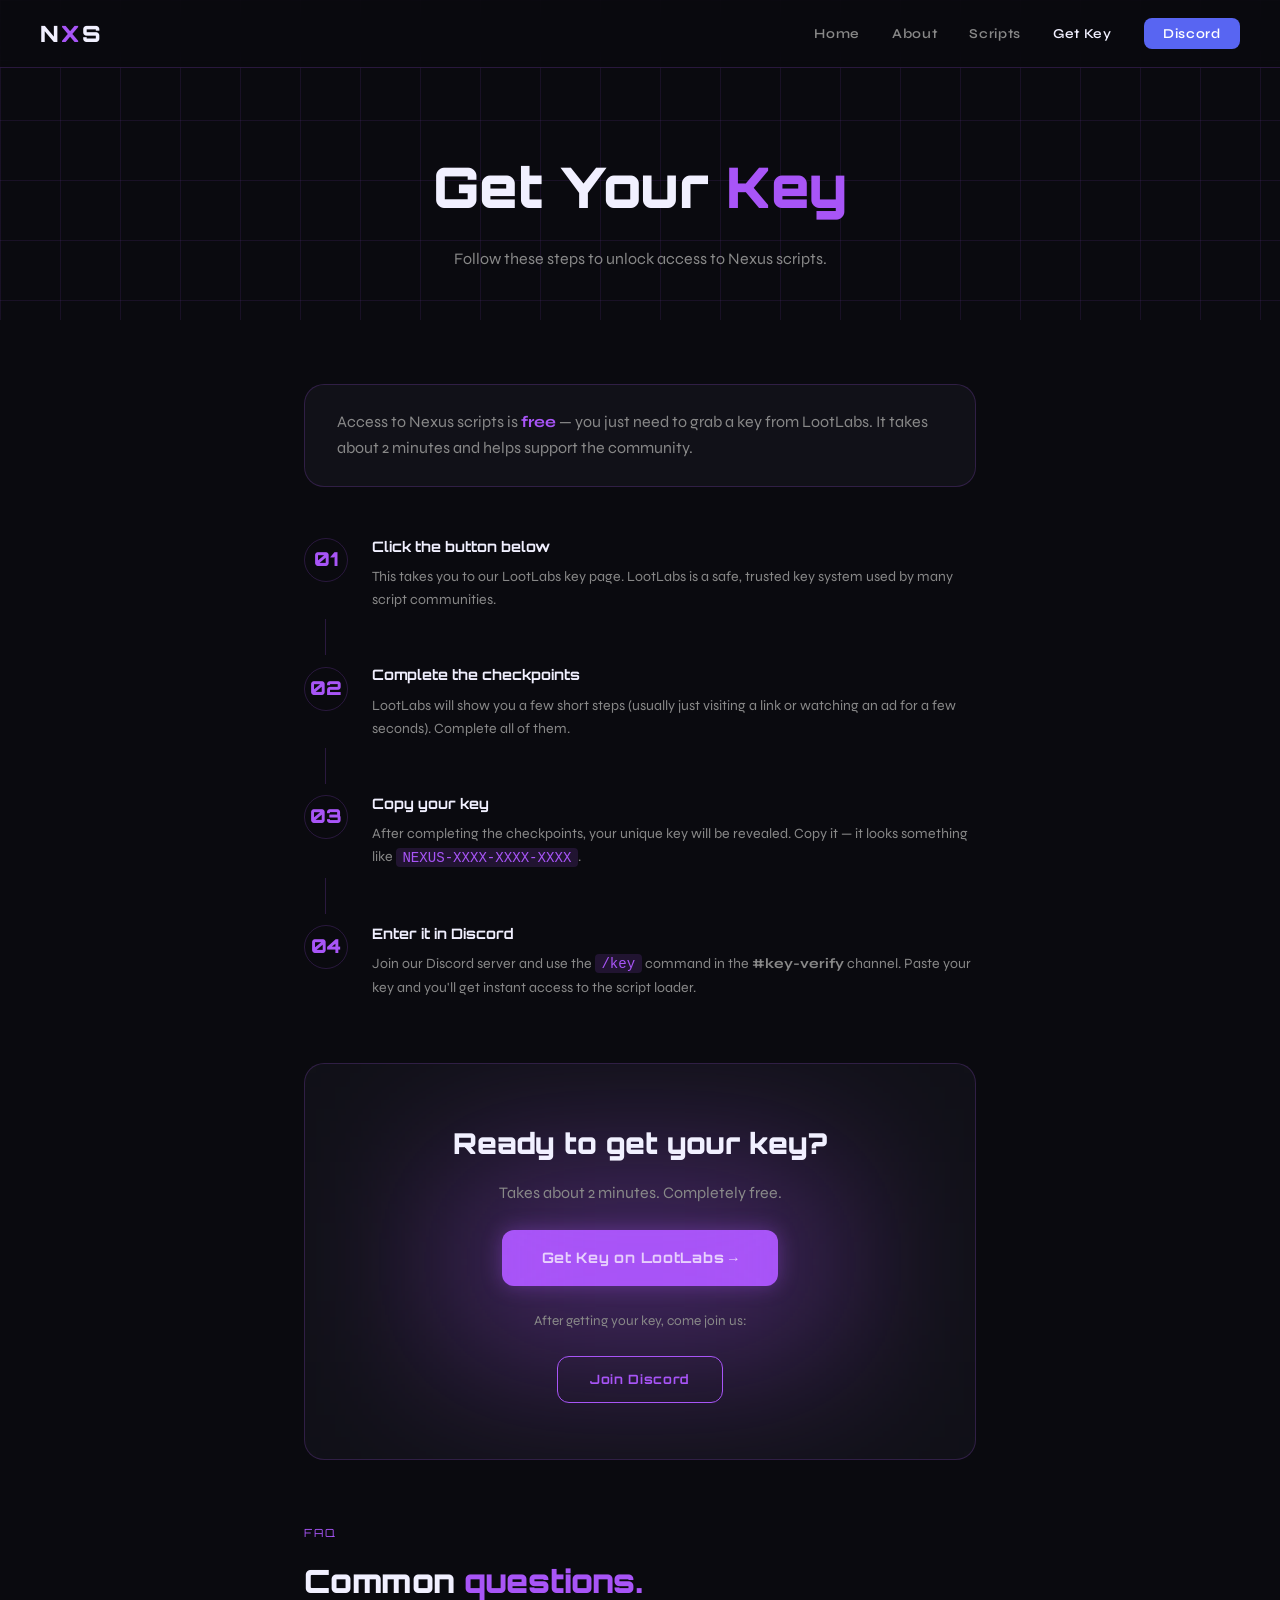
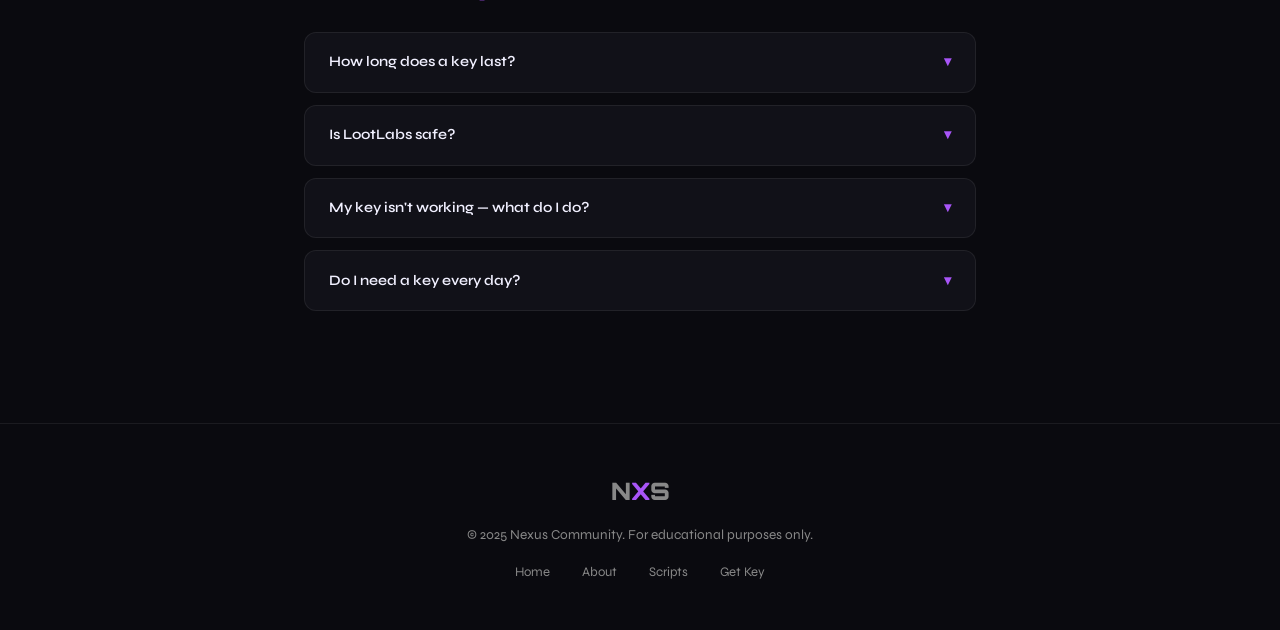
==== getkey.html @ 6e266eff "Add files via upload" ====
<!DOCTYPE html>
<html lang="en">
<head>
  <link rel="icon" type="image/png" href="logo.png">
  <meta charset="UTF-8" />
  <meta name="viewport" content="width=device-width, initial-scale=1.0"/>
  <title>Get Key — Nexus</title>
  <link rel="stylesheet" href="style.css" />
  <link href="https://fonts.googleapis.com/css2?family=Orbitron:wght@400;700;900&family=Syne:wght@400;600;800&display=swap" rel="stylesheet"/>
</head>
<body>

  <nav class="navbar">
    <div class="nav-logo">N<span class="accent">X</span>S</div>
    <ul class="nav-links">
      <li><a href="index.html">Home</a></li>
      <li><a href="about.html">About</a></li>
      <li><a href="scripts.html">Scripts</a></li>
      <li><a href="getkey.html" class="active">Get Key</a></li>
      <li><a href="https://discord.gg/YOURLINK" target="_blank" class="btn-discord">Discord</a></li>
    </ul>
    <div class="hamburger" onclick="toggleMenu()">☰</div>
  </nav>
  <div class="mobile-menu" id="mobileMenu">
    <a href="index.html">Home</a>
    <a href="about.html">About</a>
    <a href="scripts.html">Scripts</a>
    <a href="getkey.html">Get Key</a>
    <a href="https://discord.gg/YOURLINK" target="_blank">Discord</a>
  </div>

  <section class="page-hero">
    <div class="hero-bg-grid"></div>
    <h1>Get Your <span class="accent">Key</span></h1>
    <p>Follow these steps to unlock access to Nexus scripts.</p>
  </section>

  <section class="key-content">
    <div class="key-steps-wrap">

      <div class="key-intro">
        <p>Access to Nexus scripts is <strong>free</strong> — you just need to grab a key from LootLabs. It takes about 2 minutes and helps support the community.</p>
      </div>

      <div class="key-steps">
        <div class="key-step">
          <div class="ks-num">01</div>
          <div class="ks-body">
            <h3>Click the button below</h3>
            <p>This takes you to our LootLabs key page. LootLabs is a safe, trusted key system used by many script communities.</p>
          </div>
        </div>

        <div class="ks-connector"></div>

        <div class="key-step">
          <div class="ks-num">02</div>
          <div class="ks-body">
            <h3>Complete the checkpoints</h3>
            <p>LootLabs will show you a few short steps (usually just visiting a link or watching an ad for a few seconds). Complete all of them.</p>
          </div>
        </div>

        <div class="ks-connector"></div>

        <div class="key-step">
          <div class="ks-num">03</div>
          <div class="ks-body">
            <h3>Copy your key</h3>
            <p>After completing the checkpoints, your unique key will be revealed. Copy it — it looks something like <code>NEXUS-XXXX-XXXX-XXXX</code>.</p>
          </div>
        </div>

        <div class="ks-connector"></div>

        <div class="key-step">
          <div class="ks-num">04</div>
          <div class="ks-body">
            <h3>Enter it in Discord</h3>
            <p>Join our Discord server and use the <code>/key</code> command in the <strong>#key-verify</strong> channel. Paste your key and you'll get instant access to the script loader.</p>
          </div>
        </div>
      </div>

      <div class="key-cta-box">
        <div class="key-glow"></div>
        <h2>Ready to get your key?</h2>
        <p>Takes about 2 minutes. Completely free.</p>
        <a href="https://lootlabs.gg/YOURLINK" target="_blank" class="btn-primary big">Get Key on LootLabs →</a>
        <p class="key-note">After getting your key, come join us:</p>
        <a href="https://discord.gg/YOURLINK" target="_blank" class="btn-secondary">Join Discord</a>
      </div>

      <div class="faq">
        <div class="section-label">FAQ</div>
        <h2>Common <span class="accent">questions.</span></h2>
        <div class="faq-list">
          <div class="faq-item" onclick="toggleFaq(this)">
            <div class="faq-q">How long does a key last? <span class="faq-arrow">▾</span></div>
            <div class="faq-a">Keys are valid for 24 hours. You'll need to get a new one each day — this helps us keep things running smoothly.</div>
          </div>
          <div class="faq-item" onclick="toggleFaq(this)">
            <div class="faq-q">Is LootLabs safe? <span class="faq-arrow">▾</span></div>
            <div class="faq-a">Yes. LootLabs is a well-known and trusted key system used by many Roblox script communities. It never asks for personal information.</div>
          </div>
          <div class="faq-item" onclick="toggleFaq(this)">
            <div class="faq-q">My key isn't working — what do I do? <span class="faq-arrow">▾</span></div>
            <div class="faq-a">Make sure you copied the full key without extra spaces. If it still doesn't work, open a ticket in our Discord and a staff member will help you.</div>
          </div>
          <div class="faq-item" onclick="toggleFaq(this)">
            <div class="faq-q">Do I need a key every day? <span class="faq-arrow">▾</span></div>
            <div class="faq-a">Yes, keys expire daily. The LootLabs process takes under 2 minutes so it shouldn't be a big inconvenience.</div>
          </div>
        </div>
      </div>

    </div>
  </section>

  <footer>
    <div class="footer-logo">N<span class="accent">X</span>S</div>
    <p>© 2025 Nexus Community. For educational purposes only.</p>
    <div class="footer-links">
      <a href="index.html">Home</a>
      <a href="about.html">About</a>
      <a href="scripts.html">Scripts</a>
      <a href="getkey.html">Get Key</a>
    </div>
  </footer>

  <script src="main.js"></script>
</body>
</html>
---- style.css ----
/* ============================================
   NEXUS — style.css
   Easy to customize: edit the :root variables!
   ============================================ */

:root {
  /* === COLORS (change these to retheme the site) === */
  --accent: #a855f7;          /* Main purple accent */
  --accent-dark: #7c3aed;     /* Darker purple */
  --accent-glow: rgba(168, 85, 247, 0.35);
  --bg: #0a0a0f;              /* Page background */
  --bg-card: #111118;         /* Card background */
  --bg-nav: rgba(10, 10, 15, 0.85);
  --text: #f1f0ff;            /* Main text */
  --text-muted: #888;         /* Muted text */
  --border: rgba(168, 85, 247, 0.2);
  --border-card: rgba(255,255,255,0.07);

  /* === FONTS (change font-family here) === */
  --font-display: 'Orbitron', monospace;
  --font-body: 'Syne', sans-serif;

  /* === SIZES === */
  --nav-h: 68px;
  --radius: 12px;
  --radius-lg: 20px;
}

* { margin: 0; padding: 0; box-sizing: border-box; }

html { scroll-behavior: smooth; }

body {
  background: var(--bg);
  color: var(--text);
  font-family: var(--font-body);
  font-size: 16px;
  line-height: 1.65;
  overflow-x: hidden;
}

/* ====== UTILITIES ====== */
.accent { color: var(--accent); }
.accent-link { color: var(--accent); text-decoration: none; border-bottom: 1px solid var(--border); }
.accent-link:hover { border-color: var(--accent); }
.section-label {
  font-family: var(--font-display);
  font-size: 0.7rem;
  letter-spacing: 0.2em;
  text-transform: uppercase;
  color: var(--accent);
  margin-bottom: 0.75rem;
}

/* ====== BUTTONS ====== */
.btn-primary {
  display: inline-block;
  background: var(--accent);
  color: #fff;
  padding: 0.75rem 2rem;
  border-radius: var(--radius);
  font-family: var(--font-display);
  font-size: 0.8rem;
  font-weight: 700;
  letter-spacing: 0.05em;
  text-decoration: none;
  transition: all 0.2s;
  box-shadow: 0 0 20px var(--accent-glow);
}
.btn-primary:hover { background: var(--accent-dark); transform: translateY(-2px); box-shadow: 0 0 35px var(--accent-glow); }
.btn-primary.big { padding: 1rem 2.5rem; font-size: 0.9rem; }

.btn-secondary {
  display: inline-block;
  background: transparent;
  color: var(--accent);
  padding: 0.75rem 2rem;
  border-radius: var(--radius);
  border: 1px solid var(--accent);
  font-family: var(--font-display);
  font-size: 0.8rem;
  font-weight: 700;
  letter-spacing: 0.05em;
  text-decoration: none;
  transition: all 0.2s;
}
.btn-secondary:hover { background: var(--accent-glow); transform: translateY(-2px); }

/* ====== NAV ====== */
.navbar {
  position: fixed;
  top: 0; left: 0; right: 0;
  height: var(--nav-h);
  background: var(--bg-nav);
  backdrop-filter: blur(16px);
  border-bottom: 1px solid var(--border);
  display: flex;
  align-items: center;
  justify-content: space-between;
  padding: 0 2.5rem;
  z-index: 100;
}
.nav-logo {
  font-family: var(--font-display);
  font-size: 1.4rem;
  font-weight: 900;
  letter-spacing: 0.1em;
  color: var(--text);
}
.nav-links {
  list-style: none;
  display: flex;
  align-items: center;
  gap: 2rem;
}
.nav-links a {
  color: var(--text-muted);
  text-decoration: none;
  font-size: 0.85rem;
  font-weight: 600;
  letter-spacing: 0.05em;
  transition: color 0.2s;
}
.nav-links a:hover, .nav-links a.active { color: var(--text); }
.nav-links .btn-discord {
  background: #5865f2;
  color: #fff !important;
  padding: 0.45rem 1.2rem;
  border-radius: 8px;
  transition: opacity 0.2s !important;
}
.nav-links .btn-discord:hover { opacity: 0.85; }

.hamburger { display: none; cursor: pointer; font-size: 1.4rem; color: var(--text); }

.mobile-menu {
  display: none;
  position: fixed;
  top: var(--nav-h); left: 0; right: 0;
  background: var(--bg-card);
  border-bottom: 1px solid var(--border);
  flex-direction: column;
  padding: 1.5rem 2rem;
  gap: 1.25rem;
  z-index: 99;
}
.mobile-menu.open { display: flex; }
.mobile-menu a {
  color: var(--text);
  text-decoration: none;
  font-size: 1rem;
  font-weight: 600;
}

/* ====== HERO BG ====== */
.hero-bg-grid {
  position: absolute;
  inset: 0;
  background-image:
    linear-gradient(var(--border) 1px, transparent 1px),
    linear-gradient(90deg, var(--border) 1px, transparent 1px);
  background-size: 60px 60px;
  opacity: 0.5;
  pointer-events: none;
}

/* ====== HERO ====== */
.hero {
  position: relative;
  min-height: 100vh;
  display: grid;
  grid-template-columns: 1fr 1fr;
  align-items: center;
  gap: 3rem;
  padding: calc(var(--nav-h) + 4rem) 5vw 4rem;
  overflow: hidden;
}
.hero-glow {
  position: absolute;
  top: 10%; left: 20%;
  width: 500px; height: 500px;
  background: var(--accent-glow);
  border-radius: 50%;
  filter: blur(120px);
  pointer-events: none;
}
.hero-content { position: relative; z-index: 1; }
.hero-badge {
  display: inline-block;
  background: var(--accent-glow);
  border: 1px solid var(--border);
  color: var(--accent);
  font-family: var(--font-display);
  font-size: 0.65rem;
  letter-spacing: 0.2em;
  text-transform: uppercase;
  padding: 0.4rem 1rem;
  border-radius: 100px;
  margin-bottom: 1.5rem;
}
.hero h1 {
  font-family: var(--font-display);
  font-size: clamp(2.5rem, 5vw, 4rem);
  font-weight: 900;
  line-height: 1.1;
  margin-bottom: 1.25rem;
}
.hero-sub {
  font-size: 1.05rem;
  color: var(--text-muted);
  max-width: 480px;
  margin-bottom: 2rem;
}
.hero-btns { display: flex; gap: 1rem; flex-wrap: wrap; margin-bottom: 3rem; }
.hero-stats { display: flex; align-items: center; gap: 1.5rem; }
.stat { display: flex; flex-direction: column; }
.stat-num { font-family: var(--font-display); font-size: 1.6rem; font-weight: 900; color: var(--accent); }
.stat-label { font-size: 0.75rem; color: var(--text-muted); letter-spacing: 0.05em; }
.stat-div { width: 1px; height: 40px; background: var(--border-card); }

/* ====== CODE CARD ====== */
.hero-visual { position: relative; z-index: 1; display: flex; justify-content: center; }
.code-card {
  background: var(--bg-card);
  border: 1px solid var(--border-card);
  border-radius: var(--radius-lg);
  overflow: hidden;
  max-width: 420px;
  width: 100%;
  box-shadow: 0 30px 80px rgba(0,0,0,0.5), 0 0 0 1px var(--border);
}
.code-header {
  display: flex;
  align-items: center;
  gap: 0.5rem;
  padding: 0.9rem 1.25rem;
  background: rgba(255,255,255,0.03);
  border-bottom: 1px solid var(--border-card);
}
.dot { width: 12px; height: 12px; border-radius: 50%; }
.dot.red { background: #ff5f57; }
.dot.yellow { background: #febc2e; }
.dot.green { background: #28c840; }
.code-title { margin-left: 0.5rem; font-size: 0.8rem; color: var(--text-muted); font-family: monospace; }
.code-body {
  padding: 1.5rem;
  font-family: 'Courier New', monospace;
  font-size: 0.85rem;
  line-height: 1.8;
  overflow-x: auto;
}
.c-purple { color: #c084fc; }
.c-green { color: #86efac; }
.c-yellow { color: #fde68a; }
.c-white { color: #e2e8f0; }
.c-gray { color: #64748b; }

/* ====== FEATURES ====== */
.features {
  padding: 6rem 5vw;
  text-align: center;
}
.features h2, .about-block h2, .how-to h2, .faq h2 {
  font-family: var(--font-display);
  font-size: clamp(1.8rem, 3.5vw, 2.8rem);
  font-weight: 900;
  margin-bottom: 3rem;
}
.features-grid {
  display: grid;
  grid-template-columns: repeat(3, 1fr);
  gap: 1.5rem;
  max-width: 1000px;
  margin: 0 auto;
}
.feature-card {
  background: var(--bg-card);
  border: 1px solid var(--border-card);
  border-radius: var(--radius-lg);
  padding: 2.5rem 2rem;
  text-align: left;
  position: relative;
  transition: border-color 0.2s, transform 0.2s;
}
.feature-card:hover { border-color: var(--border); transform: translateY(-4px); }
.feature-card.featured { border-color: var(--accent); box-shadow: 0 0 30px var(--accent-glow); }
.feature-icon { font-size: 2rem; margin-bottom: 1rem; }
.feature-card h3 { font-family: var(--font-display); font-size: 1rem; margin-bottom: 0.75rem; }
.feature-card p { color: var(--text-muted); font-size: 0.9rem; }
.featured-tag {
  position: absolute;
  top: 1rem; right: 1rem;
  background: var(--accent);
  color: #fff;
  font-size: 0.65rem;
  font-family: var(--font-display);
  letter-spacing: 0.1em;
  padding: 0.2rem 0.6rem;
  border-radius: 100px;
}

/* ====== CTA ====== */
.cta {
  position: relative;
  text-align: center;
  padding: 6rem 5vw;
  overflow: hidden;
}
.cta-glow {
  position: absolute;
  top: 50%; left: 50%;
  transform: translate(-50%, -50%);
  width: 600px; height: 300px;
  background: var(--accent-glow);
  filter: blur(100px);
  pointer-events: none;
}
.cta h2 {
  font-family: var(--font-display);
  font-size: clamp(2rem, 4vw, 3rem);
  font-weight: 900;
  margin-bottom: 1rem;
  position: relative;
}
.cta p { color: var(--text-muted); max-width: 500px; margin: 0 auto 2rem; position: relative; }

/* ====== PAGE HERO ====== */
.page-hero {
  position: relative;
  min-height: 320px;
  display: flex;
  flex-direction: column;
  align-items: center;
  justify-content: flex-end;
  padding: calc(var(--nav-h) + 3rem) 5vw 3rem;
  text-align: center;
  overflow: hidden;
}
.page-hero h1 {
  font-family: var(--font-display);
  font-size: clamp(2rem, 5vw, 3.5rem);
  font-weight: 900;
  position: relative;
  z-index: 1;
  margin-bottom: 0.75rem;
}
.page-hero p {
  color: var(--text-muted);
  font-size: 1rem;
  position: relative;
  z-index: 1;
}

/* ====== ABOUT ====== */
.about-content { padding: 5rem 5vw; max-width: 1100px; margin: 0 auto; }
.about-block {
  display: grid;
  grid-template-columns: 1fr 1fr;
  gap: 3rem;
  align-items: center;
  margin-bottom: 5rem;
}
.about-text p { color: var(--text-muted); margin-bottom: 1rem; }
.about-card {
  background: var(--bg-card);
  border: 1px solid var(--border-card);
  border-radius: var(--radius-lg);
  padding: 2.5rem;
  transition: border-color 0.2s;
}
.about-card:hover { border-color: var(--border); }
.about-icon { font-size: 2.5rem; margin-bottom: 1rem; }
.about-card h3 { font-family: var(--font-display); font-size: 1rem; margin-bottom: 0.75rem; }
.about-card p { color: var(--text-muted); font-size: 0.9rem; }
.values-grid {
  display: grid;
  grid-template-columns: repeat(2, 1fr);
  gap: 1.5rem;
}
.value-card {
  background: var(--bg-card);
  border: 1px solid var(--border-card);
  border-radius: var(--radius-lg);
  padding: 2rem;
  transition: border-color 0.2s, transform 0.2s;
}
.value-card:hover { border-color: var(--border); transform: translateY(-3px); }
.value-num {
  font-family: var(--font-display);
  font-size: 0.7rem;
  color: var(--accent);
  letter-spacing: 0.15em;
  display: block;
  margin-bottom: 0.5rem;
}
.value-card h3 { font-family: var(--font-display); font-size: 0.95rem; margin-bottom: 0.5rem; }
.value-card p { color: var(--text-muted); font-size: 0.88rem; }

/* ====== SCRIPTS PAGE ====== */
.scripts-content { padding: 4rem 5vw; max-width: 1000px; margin: 0 auto; }
.scripts-content > h2 { font-family: var(--font-display); font-size: clamp(1.8rem, 3.5vw, 2.5rem); font-weight: 900; margin-bottom: 3rem; }
.script-feature {
  display: grid;
  grid-template-columns: 80px 1fr;
  gap: 2rem;
  align-items: start;
  padding: 2.5rem;
  background: var(--bg-card);
  border: 1px solid var(--border-card);
  border-radius: var(--radius-lg);
  margin-bottom: 1.5rem;
  transition: border-color 0.2s;
}
.script-feature:hover { border-color: var(--border); }
.script-feature.reverse { direction: rtl; }
.script-feature.reverse > * { direction: ltr; }
.sf-icon { font-size: 3rem; text-align: center; padding-top: 0.25rem; }
.sf-text h3 { font-family: var(--font-display); font-size: 1rem; margin-bottom: 0.5rem; }
.sf-text p { color: var(--text-muted); font-size: 0.9rem; margin-bottom: 1rem; }
.sf-list { list-style: none; display: flex; flex-wrap: wrap; gap: 0.5rem; }
.sf-list li { font-size: 0.82rem; color: var(--text-muted); background: rgba(255,255,255,0.04); border: 1px solid var(--border-card); padding: 0.25rem 0.75rem; border-radius: 100px; }

/* ====== STEPS ====== */
.how-to { margin-top: 5rem; }
.how-to h2 { font-family: var(--font-display); font-size: clamp(1.6rem, 3vw, 2.2rem); font-weight: 900; margin-bottom: 2.5rem; }
.steps { display: flex; align-items: center; gap: 1.5rem; flex-wrap: wrap; }
.step {
  flex: 1;
  min-width: 160px;
  background: var(--bg-card);
  border: 1px solid var(--border-card);
  border-radius: var(--radius-lg);
  padding: 2rem 1.5rem;
  text-align: center;
}
.step-num {
  font-family: var(--font-display);
  font-size: 2rem;
  font-weight: 900;
  color: var(--accent);
  display: block;
  margin-bottom: 0.75rem;
}
.step h3 { font-family: var(--font-display); font-size: 0.85rem; margin-bottom: 0.5rem; }
.step p { font-size: 0.83rem; color: var(--text-muted); }
.step-arrow { color: var(--accent); font-size: 1.5rem; }

/* ====== GET KEY PAGE ====== */
.key-content { padding: 4rem 5vw; max-width: 800px; margin: 0 auto; }
.key-intro {
  background: var(--bg-card);
  border: 1px solid var(--border);
  border-radius: var(--radius-lg);
  padding: 1.5rem 2rem;
  margin-bottom: 3rem;
  color: var(--text-muted);
}
.key-intro strong { color: var(--accent); }
.key-steps { margin-bottom: 4rem; }
.key-step {
  display: flex;
  gap: 1.5rem;
  align-items: flex-start;
}
.ks-num {
  font-family: var(--font-display);
  font-size: 1.2rem;
  font-weight: 900;
  color: var(--accent);
  min-width: 44px;
  height: 44px;
  border: 1px solid var(--border);
  border-radius: 50%;
  display: flex;
  align-items: center;
  justify-content: center;
  flex-shrink: 0;
  margin-top: 0.2rem;
}
.ks-body h3 { font-family: var(--font-display); font-size: 0.9rem; margin-bottom: 0.4rem; }
.ks-body p { color: var(--text-muted); font-size: 0.88rem; }
.ks-body code { background: rgba(168,85,247,0.15); color: var(--accent); padding: 0.1rem 0.4rem; border-radius: 4px; font-family: monospace; }
.ks-connector { width: 1px; height: 36px; background: var(--border); margin: 0.5rem 0 0.5rem 21px; }

.key-cta-box {
  position: relative;
  text-align: center;
  background: var(--bg-card);
  border: 1px solid var(--border);
  border-radius: var(--radius-lg);
  padding: 3.5rem 2rem;
  margin-bottom: 4rem;
  overflow: hidden;
}
.key-glow {
  position: absolute;
  top: 50%; left: 50%;
  transform: translate(-50%, -50%);
  width: 400px; height: 200px;
  background: var(--accent-glow);
  filter: blur(80px);
  pointer-events: none;
}
.key-cta-box h2 { font-family: var(--font-display); font-size: 1.8rem; font-weight: 900; margin-bottom: 0.75rem; position: relative; }
.key-cta-box > p { color: var(--text-muted); margin-bottom: 1.5rem; position: relative; }
.key-note { color: var(--text-muted); font-size: 0.85rem; margin: 1.5rem 0 0.75rem; position: relative; }

/* ====== FAQ ====== */
.faq { margin-bottom: 3rem; }
.faq h2 { font-family: var(--font-display); font-size: clamp(1.5rem, 3vw, 2rem); font-weight: 900; margin-bottom: 1.5rem; }
.faq-list { display: flex; flex-direction: column; gap: 0.75rem; }
.faq-item {
  background: var(--bg-card);
  border: 1px solid var(--border-card);
  border-radius: var(--radius);
  overflow: hidden;
  cursor: pointer;
  transition: border-color 0.2s;
}
.faq-item:hover { border-color: var(--border); }
.faq-item.open { border-color: var(--accent); }
.faq-q {
  padding: 1.1rem 1.5rem;
  font-weight: 600;
  font-size: 0.9rem;
  display: flex;
  justify-content: space-between;
  align-items: center;
}
.faq-arrow { color: var(--accent); transition: transform 0.2s; }
.faq-item.open .faq-arrow { transform: rotate(180deg); }
.faq-a {
  padding: 0 1.5rem;
  max-height: 0;
  overflow: hidden;
  color: var(--text-muted);
  font-size: 0.88rem;
  transition: max-height 0.3s, padding 0.3s;
}
.faq-item.open .faq-a { max-height: 200px; padding: 0 1.5rem 1.1rem; }

/* ====== FOOTER ====== */
footer {
  border-top: 1px solid var(--border-card);
  padding: 3rem 5vw;
  text-align: center;
  color: var(--text-muted);
  font-size: 0.85rem;
}
.footer-logo {
  font-family: var(--font-display);
  font-size: 1.5rem;
  font-weight: 900;
  margin-bottom: 0.75rem;
}
.footer-links {
  display: flex;
  justify-content: center;
  gap: 2rem;
  margin-top: 1rem;
}
.footer-links a { color: var(--text-muted); text-decoration: none; font-size: 0.82rem; transition: color 0.2s; }
.footer-links a:hover { color: var(--text); }

/* ====== RESPONSIVE ====== */
@media (max-width: 900px) {
  .hero { grid-template-columns: 1fr; padding-top: calc(var(--nav-h) + 2rem); }
  .hero-visual { display: none; }
  .features-grid { grid-template-columns: 1fr; }
  .about-block { grid-template-columns: 1fr; }
  .values-grid { grid-template-columns: 1fr; }
  .steps { flex-direction: column; }
  .step-arrow { transform: rotate(90deg); }
  .script-feature.reverse { direction: ltr; }
  .scripts-content { padding: 2rem 1.25rem; }
}

@media (max-width: 640px) {
  .nav-links { display: none; }
  .hamburger { display: block; }
  .navbar { padding: 0 1.25rem; }
  .hero { padding: calc(var(--nav-h) + 1.5rem) 1.25rem 2rem; }
  .features { padding: 3rem 1.25rem; }
  .about-content, .key-content { padding: 3rem 1.25rem; }
  .cta { padding: 4rem 1.25rem; }
  .hero-stats { gap: 1rem; }
  .stat-num { font-size: 1.2rem; }
}

/* ====== ANIMATIONS ====== */
@keyframes fadeUp {
  from { opacity: 0; transform: translateY(24px); }
  to { opacity: 1; transform: translateY(0); }
}
.hero-content > * {
  animation: fadeUp 0.6s ease both;
}
.hero-content > *:nth-child(1) { animation-delay: 0.05s; }
.hero-content > *:nth-child(2) { animation-delay: 0.15s; }
.hero-content > *:nth-child(3) { animation-delay: 0.25s; }
.hero-content > *:nth-child(4) { animation-delay: 0.35s; }
.hero-content > *:nth-child(5) { animation-delay: 0.45s; }

.feature-card, .value-card, .key-step, .step {
  animation: fadeUp 0.5s ease both;
}
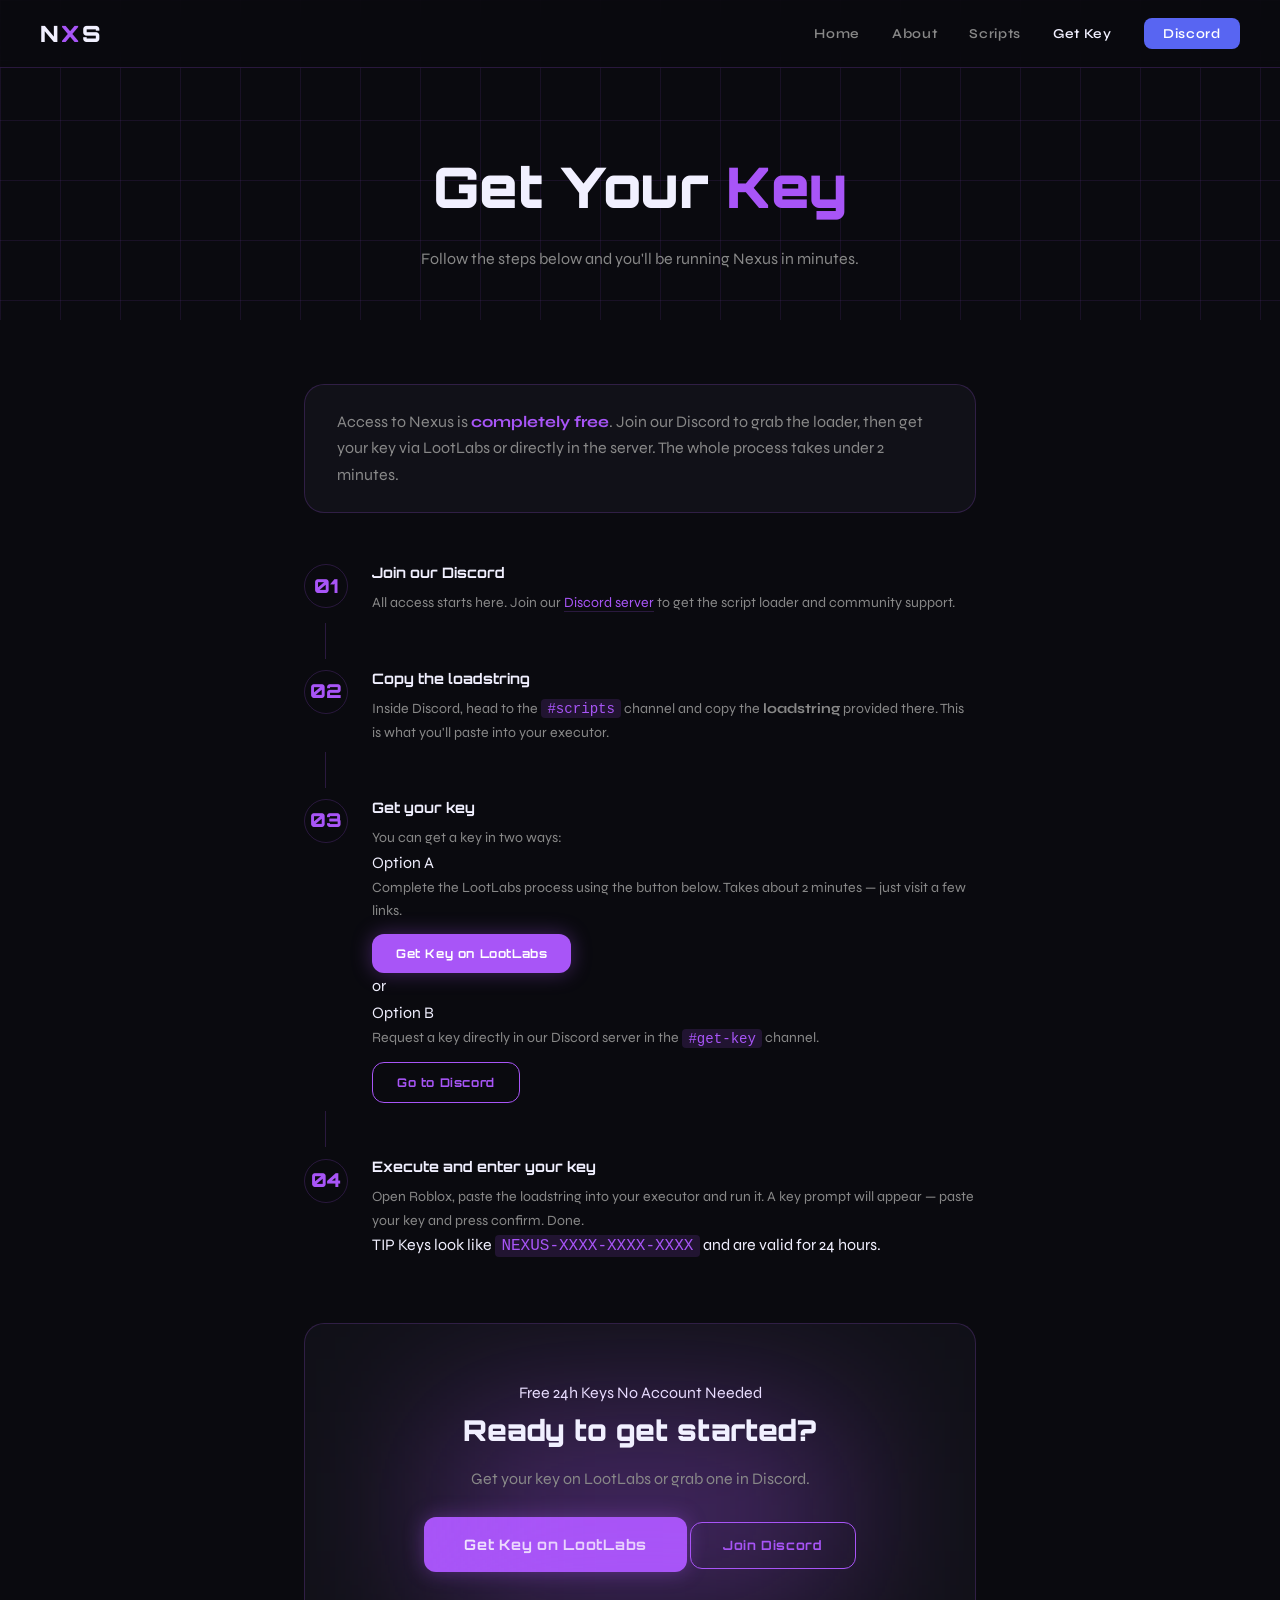
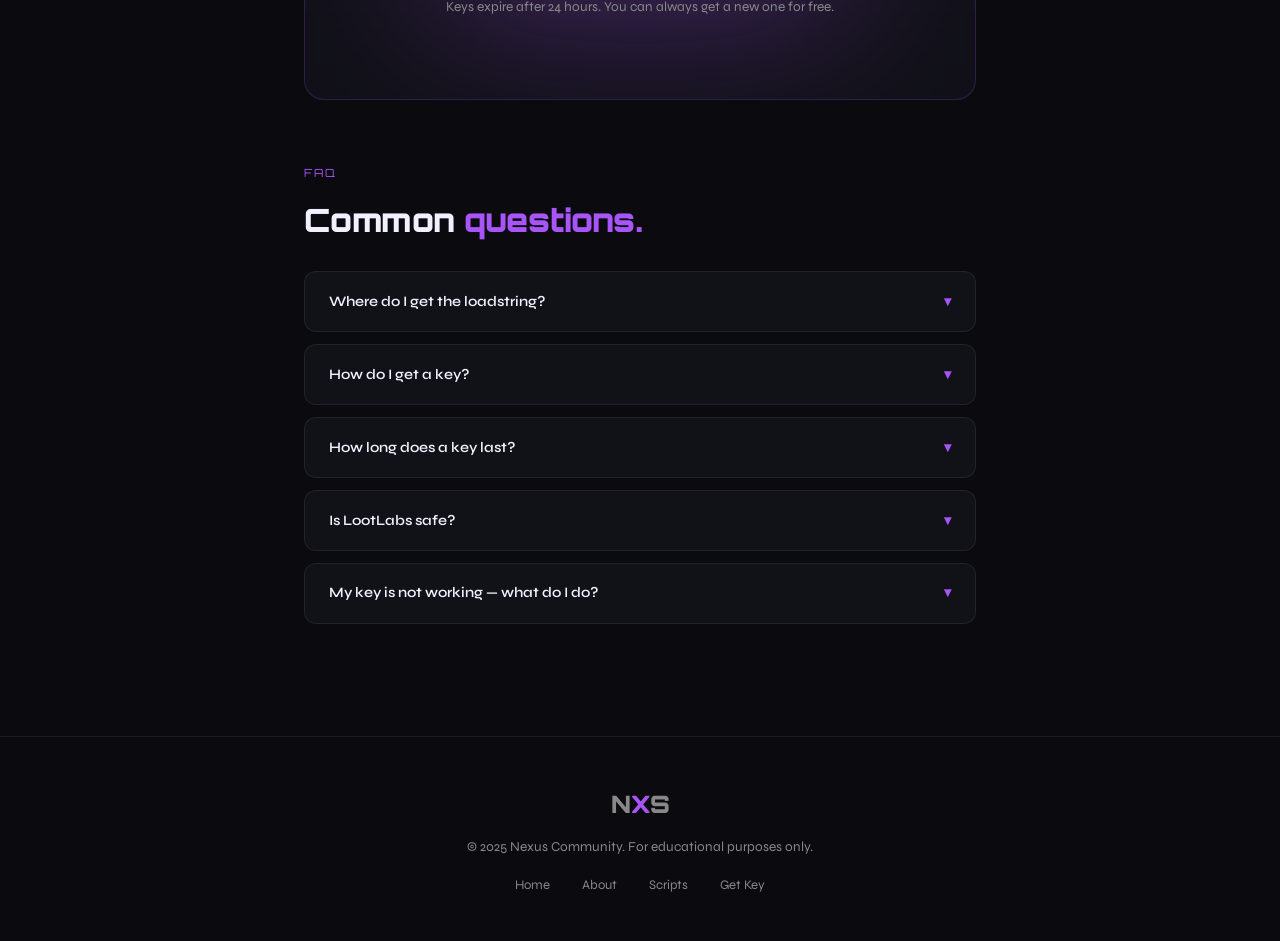
==== commit 86ff52d6: "Update getkey.html" ====
--- a/getkey.html
+++ b/getkey.html
@@ -19,8 +19,9 @@
       <li><a href="getkey.html" class="active">Get Key</a></li>
       <li><a href="https://discord.gg/YOURLINK" target="_blank" class="btn-discord">Discord</a></li>
     </ul>
-    <div class="hamburger" onclick="toggleMenu()">☰</div>
+    <div class="hamburger" onclick="toggleMenu()">&#9776;</div>
   </nav>
+
   <div class="mobile-menu" id="mobileMenu">
     <a href="index.html">Home</a>
     <a href="about.html">About</a>
@@ -32,22 +33,24 @@
   <section class="page-hero">
     <div class="hero-bg-grid"></div>
     <h1>Get Your <span class="accent">Key</span></h1>
-    <p>Follow these steps to unlock access to Nexus scripts.</p>
+    <p>Follow the steps below and you'll be running Nexus in minutes.</p>
   </section>
 
   <section class="key-content">
     <div class="key-steps-wrap">
 
       <div class="key-intro">
-        <p>Access to Nexus scripts is <strong>free</strong> — you just need to grab a key from LootLabs. It takes about 2 minutes and helps support the community.</p>
+        <p>Access to Nexus is <strong>completely free</strong>. Join our Discord to grab the loader, then get your key via LootLabs or directly in the server. The whole process takes under 2 minutes.</p>
       </div>
 
+      <!-- Timeline steps -->
       <div class="key-steps">
+
         <div class="key-step">
           <div class="ks-num">01</div>
           <div class="ks-body">
-            <h3>Click the button below</h3>
-            <p>This takes you to our LootLabs key page. LootLabs is a safe, trusted key system used by many script communities.</p>
+            <h3>Join our Discord</h3>
+            <p>All access starts here. Join our <a href="https://discord.gg/YOURLINK" target="_blank" class="accent-link">Discord server</a> to get the script loader and community support.</p>
           </div>
         </div>
 
@@ -56,8 +59,8 @@
         <div class="key-step">
           <div class="ks-num">02</div>
           <div class="ks-body">
-            <h3>Complete the checkpoints</h3>
-            <p>LootLabs will show you a few short steps (usually just visiting a link or watching an ad for a few seconds). Complete all of them.</p>
+            <h3>Copy the loadstring</h3>
+            <p>Inside Discord, head to the <code>#scripts</code> channel and copy the <strong class="accent-text">loadstring</strong> provided there. This is what you'll paste into your executor.</p>
           </div>
         </div>
 
@@ -66,8 +69,21 @@
         <div class="key-step">
           <div class="ks-num">03</div>
           <div class="ks-body">
-            <h3>Copy your key</h3>
-            <p>After completing the checkpoints, your unique key will be revealed. Copy it — it looks something like <code>NEXUS-XXXX-XXXX-XXXX</code>.</p>
+            <h3>Get your key</h3>
+            <p>You can get a key in two ways:</p>
+            <div class="ks-options">
+              <div class="ks-option">
+                <span class="ks-option-label">Option A</span>
+                <p>Complete the LootLabs process using the button below. Takes about 2 minutes — just visit a few links.</p>
+                <a href="https://lootlabs.gg/YOURLINK" target="_blank" class="btn-primary" style="margin-top:0.75rem; font-size:0.75rem; padding: 0.6rem 1.5rem;">Get Key on LootLabs</a>
+              </div>
+              <div class="ks-option-divider">or</div>
+              <div class="ks-option">
+                <span class="ks-option-label">Option B</span>
+                <p>Request a key directly in our Discord server in the <code>#get-key</code> channel.</p>
+                <a href="https://discord.gg/YOURLINK" target="_blank" class="btn-secondary" style="margin-top:0.75rem; font-size:0.75rem; padding: 0.6rem 1.5rem;">Go to Discord</a>
+              </div>
+            </div>
           </div>
         </div>
 
@@ -76,41 +92,66 @@
         <div class="key-step">
           <div class="ks-num">04</div>
           <div class="ks-body">
-            <h3>Enter it in Discord</h3>
-            <p>Join our Discord server and use the <code>/key</code> command in the <strong>#key-verify</strong> channel. Paste your key and you'll get instant access to the script loader.</p>
+            <h3>Execute and enter your key</h3>
+            <p>Open Roblox, paste the loadstring into your executor and run it. A key prompt will appear — paste your key and press confirm. Done.</p>
+            <div class="ks-tip">
+              <span class="ks-tip-label">TIP</span>
+              Keys look like <code>NEXUS-XXXX-XXXX-XXXX</code> and are valid for 24 hours.
+            </div>
           </div>
         </div>
+
+      </div>
+      <!-- end key-steps -->
+
+      <!-- CTA box -->
+      <div class="key-cta-box">
+        <div class="key-glow"></div>
+        <div class="key-cta-badges">
+          <span class="key-badge">Free</span>
+          <span class="key-badge">24h Keys</span>
+          <span class="key-badge">No Account Needed</span>
+        </div>
+        <h2>Ready to get started?</h2>
+        <p>Get your key on LootLabs or grab one in Discord.</p>
+        <div class="key-cta-btns">
+          <a href="https://lootlabs.gg/YOURLINK" target="_blank" class="btn-primary big">Get Key on LootLabs</a>
+          <a href="https://discord.gg/YOURLINK" target="_blank" class="btn-secondary big">Join Discord</a>
+        </div>
+        <p class="key-note">Keys expire after 24 hours. You can always get a new one for free.</p>
       </div>
 
-      <div class="key-cta-box">
-        <div class="key-glow"></div>
-        <h2>Ready to get your key?</h2>
-        <p>Takes about 2 minutes. Completely free.</p>
-        <a href="https://lootlabs.gg/YOURLINK" target="_blank" class="btn-primary big">Get Key on LootLabs →</a>
-        <p class="key-note">After getting your key, come join us:</p>
-        <a href="https://discord.gg/YOURLINK" target="_blank" class="btn-secondary">Join Discord</a>
-      </div>
-
+      <!-- FAQ -->
       <div class="faq">
         <div class="section-label">FAQ</div>
         <h2>Common <span class="accent">questions.</span></h2>
         <div class="faq-list">
+
           <div class="faq-item" onclick="toggleFaq(this)">
-            <div class="faq-q">How long does a key last? <span class="faq-arrow">▾</span></div>
-            <div class="faq-a">Keys are valid for 24 hours. You'll need to get a new one each day — this helps us keep things running smoothly.</div>
+            <div class="faq-q">Where do I get the loadstring? <span class="faq-arrow">&#9662;</span></div>
+            <div class="faq-a">The loadstring is available in the <strong>#scripts</strong> channel inside our Discord server. Join the server first, then copy it from there.</div>
           </div>
+
           <div class="faq-item" onclick="toggleFaq(this)">
-            <div class="faq-q">Is LootLabs safe? <span class="faq-arrow">▾</span></div>
-            <div class="faq-a">Yes. LootLabs is a well-known and trusted key system used by many Roblox script communities. It never asks for personal information.</div>
+            <div class="faq-q">How do I get a key? <span class="faq-arrow">&#9662;</span></div>
+            <div class="faq-a">You can get a key via LootLabs using the button above, or by asking in the <strong>#get-key</strong> channel in our Discord. Both options are completely free.</div>
           </div>
+
           <div class="faq-item" onclick="toggleFaq(this)">
-            <div class="faq-q">My key isn't working — what do I do? <span class="faq-arrow">▾</span></div>
-            <div class="faq-a">Make sure you copied the full key without extra spaces. If it still doesn't work, open a ticket in our Discord and a staff member will help you.</div>
+            <div class="faq-q">How long does a key last? <span class="faq-arrow">&#9662;</span></div>
+            <div class="faq-a">Keys are valid for 24 hours from the moment they are generated. After that, simply get a new one — it takes under 2 minutes.</div>
           </div>
+
           <div class="faq-item" onclick="toggleFaq(this)">
-            <div class="faq-q">Do I need a key every day? <span class="faq-arrow">▾</span></div>
-            <div class="faq-a">Yes, keys expire daily. The LootLabs process takes under 2 minutes so it shouldn't be a big inconvenience.</div>
+            <div class="faq-q">Is LootLabs safe? <span class="faq-arrow">&#9662;</span></div>
+            <div class="faq-a">Yes. LootLabs is a well-known and trusted key system used by many Roblox script communities. It never asks for passwords or personal information.</div>
           </div>
+
+          <div class="faq-item" onclick="toggleFaq(this)">
+            <div class="faq-q">My key is not working — what do I do? <span class="faq-arrow">&#9662;</span></div>
+            <div class="faq-a">Make sure you copied the full key with no extra spaces. If it still does not work, open a ticket in our Discord and a staff member will sort it out for you.</div>
+          </div>
+
         </div>
       </div>
 
@@ -119,7 +160,7 @@
 
   <footer>
     <div class="footer-logo">N<span class="accent">X</span>S</div>
-    <p>© 2025 Nexus Community. For educational purposes only.</p>
+    <p>&#169; 2025 Nexus Community. For educational purposes only.</p>
     <div class="footer-links">
       <a href="index.html">Home</a>
       <a href="about.html">About</a>
